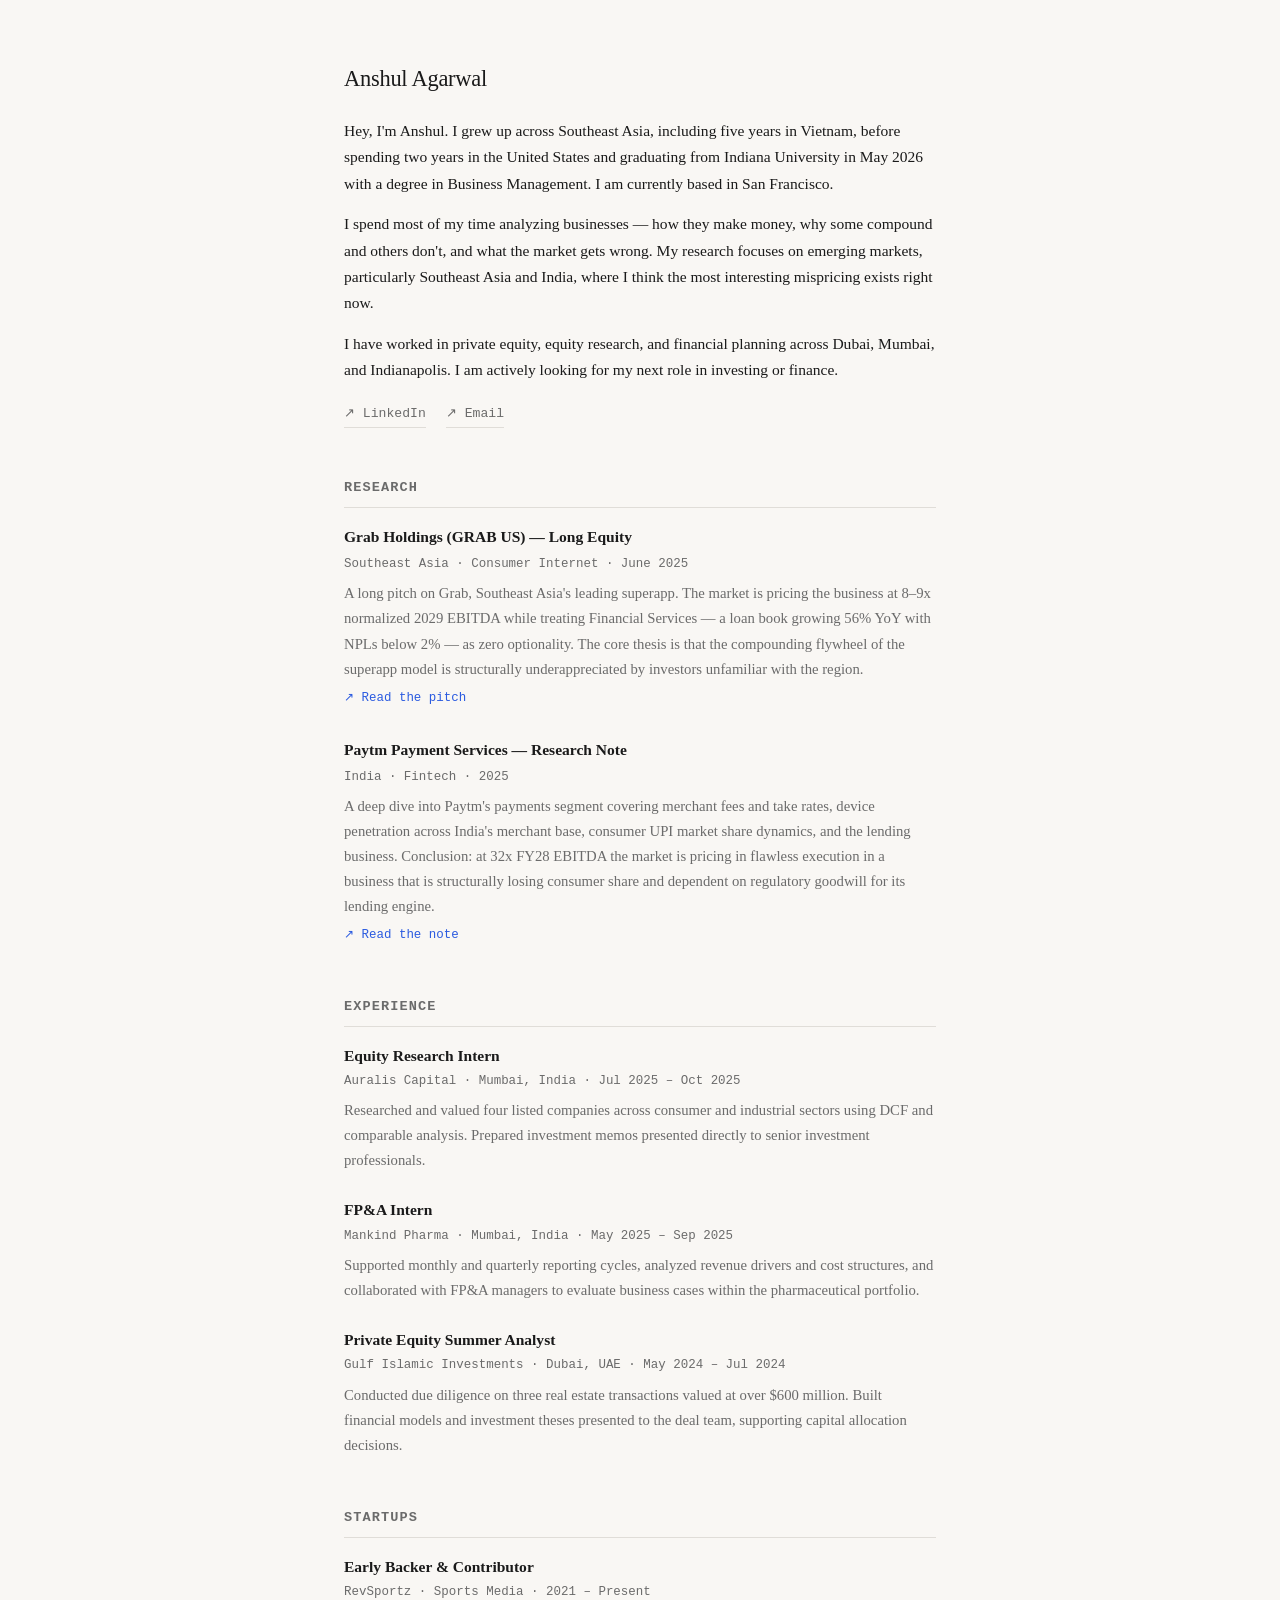
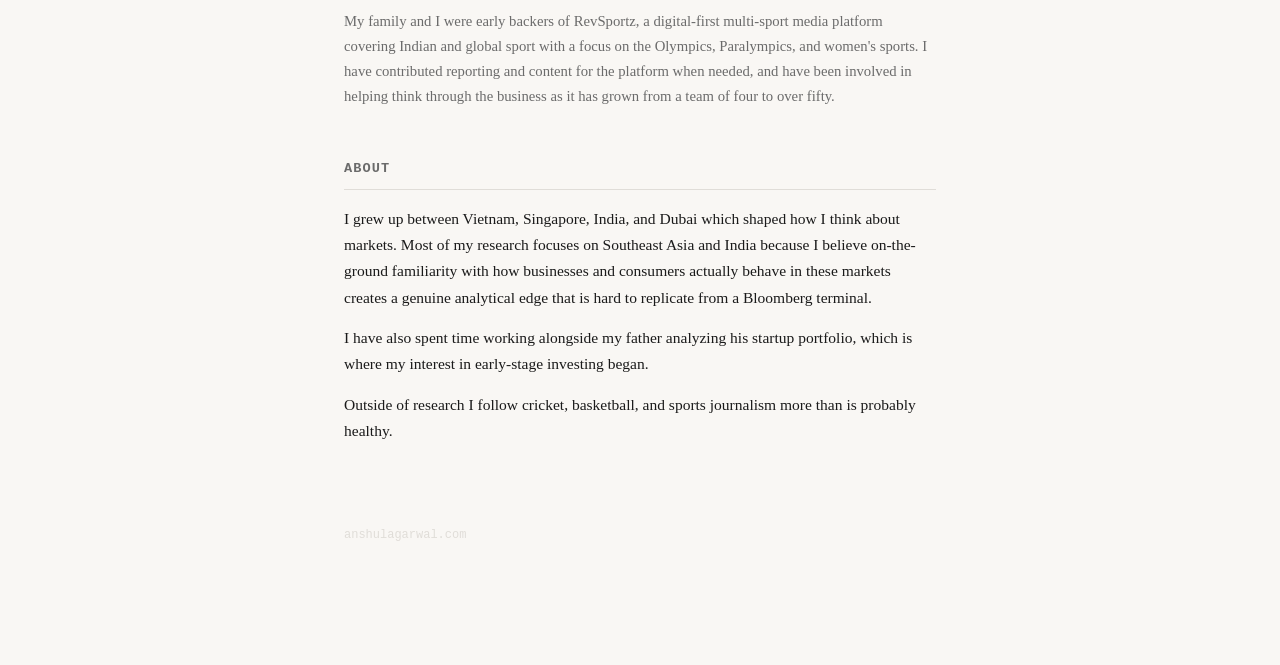
==== index.html @ 1d6865bb "Add files via upload" ====
<!DOCTYPE html>
<html lang="en">
<head>
  <meta charset="UTF-8" />
  <meta name="viewport" content="width=device-width, initial-scale=1.0" />
  <meta name="description" content="Anshul Agarwal — investor and analyst exploring emerging markets, business analysis, and capital allocation across Southeast Asia and India." />
  <title>Anshul Agarwal</title>
  <style>
    :root {
      --bg: #f9f7f4;
      --text: #1a1a1a;
      --muted: #6b6b6b;
      --accent: #2b5be0;
      --border: #e0ddd8;
      --font-body: 'Georgia', serif;
      --font-mono: 'Courier New', monospace;
    }

    * {
      margin: 0;
      padding: 0;
      box-sizing: border-box;
    }

    body {
      background-color: var(--bg);
      color: var(--text);
      font-family: var(--font-body);
      font-size: 16px;
      line-height: 1.7;
      max-width: 640px;
      margin: 0 auto;
      padding: 60px 24px 120px;
    }

    h1 {
      font-size: 1.4rem;
      font-weight: normal;
      letter-spacing: -0.01em;
      margin-bottom: 20px;
    }

    h2 {
      font-size: 0.85rem;
      font-family: var(--font-mono);
      text-transform: uppercase;
      letter-spacing: 0.08em;
      color: var(--muted);
      margin: 48px 0 16px;
      padding-bottom: 8px;
      border-bottom: 1px solid var(--border);
    }

    p {
      color: var(--text);
      margin-bottom: 14px;
      font-size: 0.97rem;
    }

    a {
      color: var(--accent);
      text-decoration: none;
    }

    a:hover {
      text-decoration: underline;
    }

    .links {
      margin-top: 20px;
      display: flex;
      gap: 20px;
      flex-wrap: wrap;
      font-family: var(--font-mono);
      font-size: 0.82rem;
    }

    .links a {
      color: var(--muted);
      border-bottom: 1px solid var(--border);
      padding-bottom: 1px;
    }

    .links a:hover {
      color: var(--accent);
      border-color: var(--accent);
      text-decoration: none;
    }

    .work-item {
      margin-bottom: 28px;
    }

    .work-item .title {
      font-size: 0.97rem;
      font-weight: bold;
      margin-bottom: 4px;
    }

    .work-item .meta {
      font-family: var(--font-mono);
      font-size: 0.78rem;
      color: var(--muted);
      margin-bottom: 6px;
    }

    .work-item p {
      font-size: 0.92rem;
      color: var(--muted);
      margin-bottom: 0;
    }

    .work-item a.doc-link {
      font-family: var(--font-mono);
      font-size: 0.78rem;
      color: var(--accent);
      margin-top: 6px;
      display: inline-block;
    }

    .exp-item {
      margin-bottom: 24px;
    }

    .exp-item .role {
      font-size: 0.97rem;
      font-weight: bold;
      margin-bottom: 2px;
    }

    .exp-item .company {
      font-family: var(--font-mono);
      font-size: 0.78rem;
      color: var(--muted);
      margin-bottom: 6px;
    }

    .exp-item p {
      font-size: 0.92rem;
      color: var(--muted);
      margin-bottom: 0;
    }

    footer {
      margin-top: 80px;
      font-family: var(--font-mono);
      font-size: 0.75rem;
      color: var(--border);
    }
  </style>
</head>
<body>

  <h1>Anshul Agarwal</h1>

  <p>
    Hey, I'm Anshul. I grew up across Southeast Asia, including five years in Vietnam, before spending two years in the United States and graduating from Indiana University in May 2026 with a degree in Business Management. I am currently based in San Francisco.
  </p>
  <p>
    I spend most of my time analyzing businesses — how they make money, why some compound and others don't, and what the market gets wrong. My research focuses on emerging markets, particularly Southeast Asia and India, where I think the most interesting mispricing exists right now.
  </p>
  <p>
    I have worked in private equity, equity research, and financial planning across Dubai, Mumbai, and Indianapolis. I am actively looking for my next role in investing or finance.
  </p>

  <div class="links">
    <a href="https://www.linkedin.com/in/anshul-agarwal" target="_blank">↗ LinkedIn</a>
    <a href="mailto:ansagarw@iu.edu">↗ Email</a>
  </div>

  <h2>Research</h2>

  <div class="work-item">
    <div class="title">Grab Holdings (GRAB US) — Long Equity</div>
    <div class="meta">Southeast Asia · Consumer Internet · June 2025</div>
    <p>
      A long pitch on Grab, Southeast Asia's leading superapp. The market is pricing the business at 8–9x normalized 2029 EBITDA while treating Financial Services — a loan book growing 56% YoY with NPLs below 2% — as zero optionality. The core thesis is that the compounding flywheel of the superapp model is structurally underappreciated by investors unfamiliar with the region.
    </p>
    <a class="doc-link" href="#">↗ Read the pitch</a>
  </div>

  <div class="work-item">
    <div class="title">Paytm Payment Services — Research Note</div>
    <div class="meta">India · Fintech · 2025</div>
    <p>
      A deep dive into Paytm's payments segment covering merchant fees and take rates, device penetration across India's merchant base, consumer UPI market share dynamics, and the lending business. Conclusion: at 32x FY28 EBITDA the market is pricing in flawless execution in a business that is structurally losing consumer share and dependent on regulatory goodwill for its lending engine.
    </p>
    <a class="doc-link" href="#">↗ Read the note</a>
  </div>

  <h2>Experience</h2>

  <div class="exp-item">
    <div class="role">Equity Research Intern</div>
    <div class="company">Auralis Capital · Mumbai, India · Jul 2025 – Oct 2025</div>
    <p>Researched and valued four listed companies across consumer and industrial sectors using DCF and comparable analysis. Prepared investment memos presented directly to senior investment professionals.</p>
  </div>

  <div class="exp-item">
    <div class="role">FP&A Intern</div>
    <div class="company">Mankind Pharma · Mumbai, India · May 2025 – Sep 2025</div>
    <p>Supported monthly and quarterly reporting cycles, analyzed revenue drivers and cost structures, and collaborated with FP&A managers to evaluate business cases within the pharmaceutical portfolio.</p>
  </div>

  <div class="exp-item">
    <div class="role">Private Equity Summer Analyst</div>
    <div class="company">Gulf Islamic Investments · Dubai, UAE · May 2024 – Jul 2024</div>
    <p>Conducted due diligence on three real estate transactions valued at over $600 million. Built financial models and investment theses presented to the deal team, supporting capital allocation decisions.</p>
  </div>

  <h2>Startups</h2>

  <div class="exp-item">
    <div class="role">Early Backer & Contributor</div>
    <div class="company">RevSportz · Sports Media · 2021 – Present</div>
    <p>My family and I were early backers of RevSportz, a digital-first multi-sport media platform covering Indian and global sport with a focus on the Olympics, Paralympics, and women's sports. I have contributed reporting and content for the platform when needed, and have been involved in helping think through the business as it has grown from a team of four to over fifty.</p>
  </div>

  <h2>About</h2>

  <p>
    I grew up between Vietnam, Singapore, India, and Dubai which shaped how I think about markets. Most of my research focuses on Southeast Asia and India because I believe on-the-ground familiarity with how businesses and consumers actually behave in these markets creates a genuine analytical edge that is hard to replicate from a Bloomberg terminal.
  </p>
  <p>
    I have also spent time working alongside my father analyzing his startup portfolio, which is where my interest in early-stage investing began.
  </p>
  <p>
    Outside of research I follow cricket, basketball, and sports journalism more than is probably healthy.
  </p>

  <footer>anshulagarwal.com</footer>

</body>
</html>
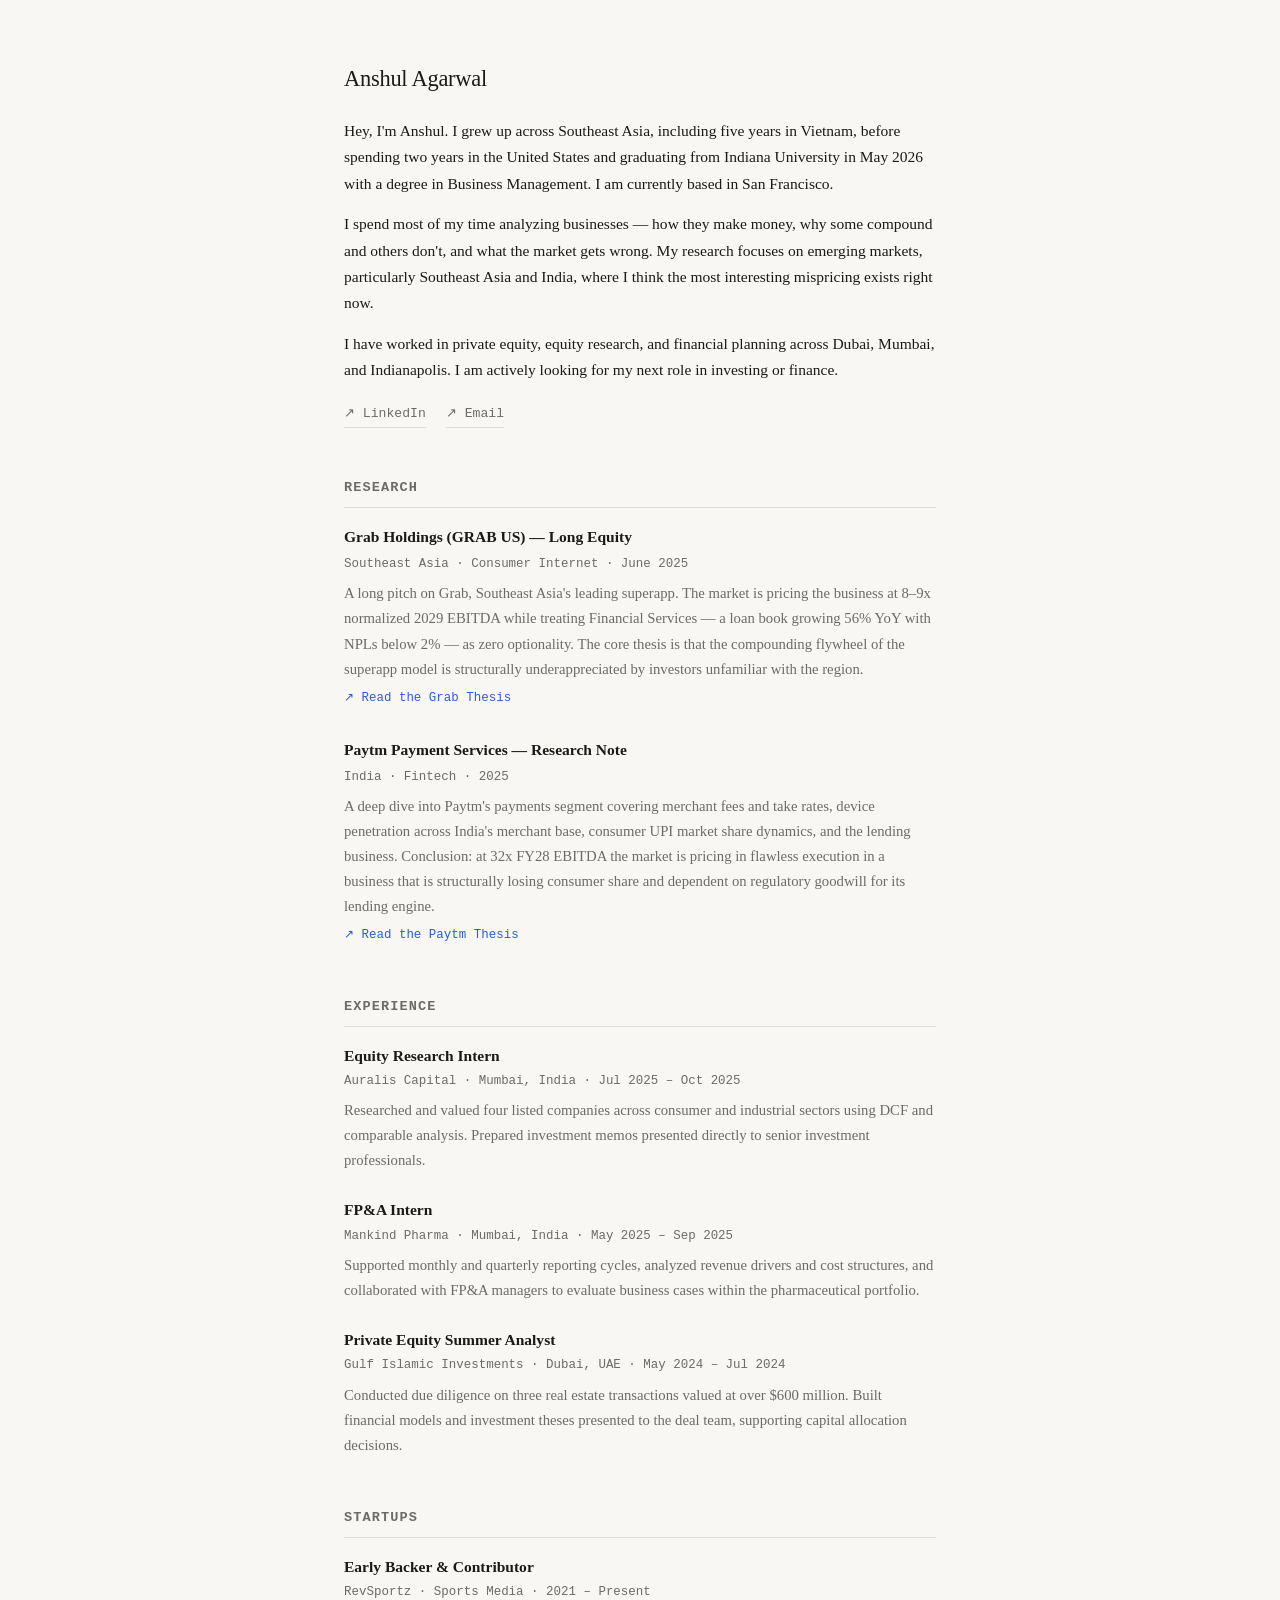
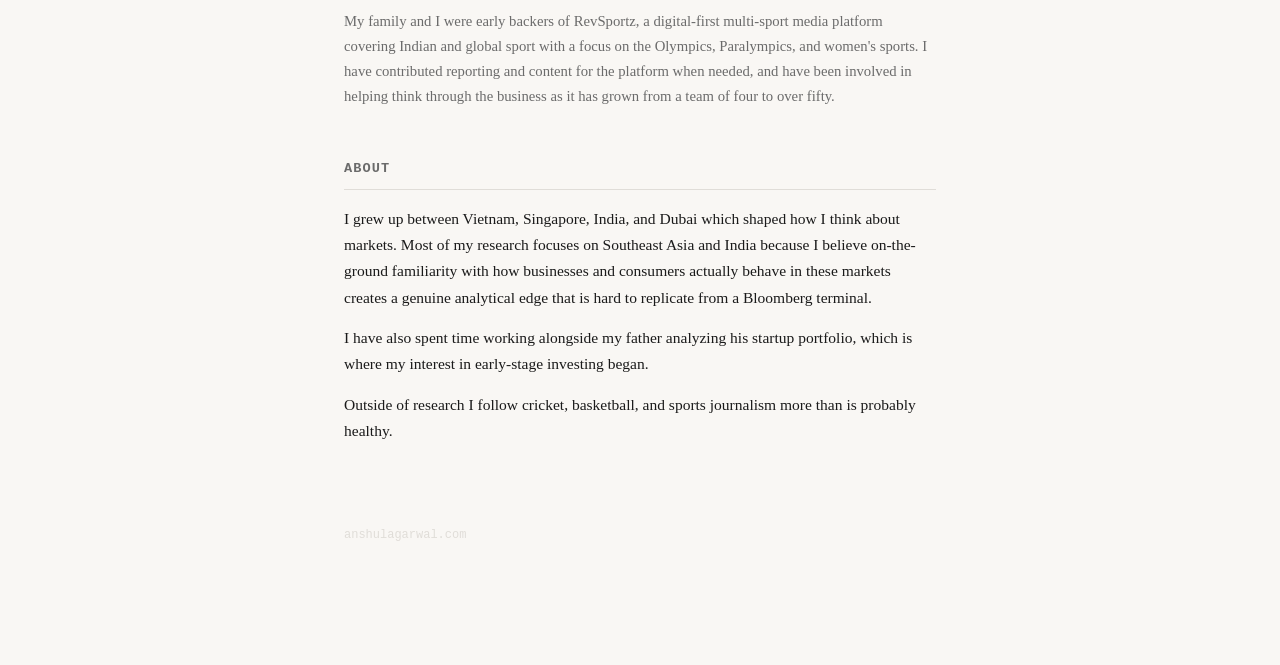
==== commit 682152e8: "Update contact links and document references in index.html" ====
--- a/index.html
+++ b/index.html
@@ -164,8 +164,10 @@
   </p>
 
   <div class="links">
-    <a href="https://www.linkedin.com/in/anshul-agarwal" target="_blank">↗ LinkedIn</a>
-    <a href="mailto:ansagarw@iu.edu">↗ Email</a>
+    <a href="https://www.linkedin.com/in/anshulagarwal123/" target="_blank">
+    ↗ LinkedIn
+</a>
+    <a href="mailto:agarwalanshul031@gmail.com">↗ Email</a>
   </div>
 
   <h2>Research</h2>
@@ -176,7 +178,9 @@
     <p>
       A long pitch on Grab, Southeast Asia's leading superapp. The market is pricing the business at 8–9x normalized 2029 EBITDA while treating Financial Services — a loan book growing 56% YoY with NPLs below 2% — as zero optionality. The core thesis is that the compounding flywheel of the superapp model is structurally underappreciated by investors unfamiliar with the region.
     </p>
-    <a class="doc-link" href="#">↗ Read the pitch</a>
+    <a class="doc-link" href="OFFICIAL%20GRAB%20WRITE%20UP.pdf" target="_blank">
+    ↗ Read the Grab Thesis
+</a>
   </div>
 
   <div class="work-item">
@@ -185,7 +189,9 @@
     <p>
       A deep dive into Paytm's payments segment covering merchant fees and take rates, device penetration across India's merchant base, consumer UPI market share dynamics, and the lending business. Conclusion: at 32x FY28 EBITDA the market is pricing in flawless execution in a business that is structurally losing consumer share and dependent on regulatory goodwill for its lending engine.
     </p>
-    <a class="doc-link" href="#">↗ Read the note</a>
+   <a class="doc-link" href="PAYTM%20FINAL%20WRITE%20UP.pdf" target="_blank">
+    ↗ Read the Paytm Thesis
+</a>
   </div>
 
   <h2>Experience</h2>
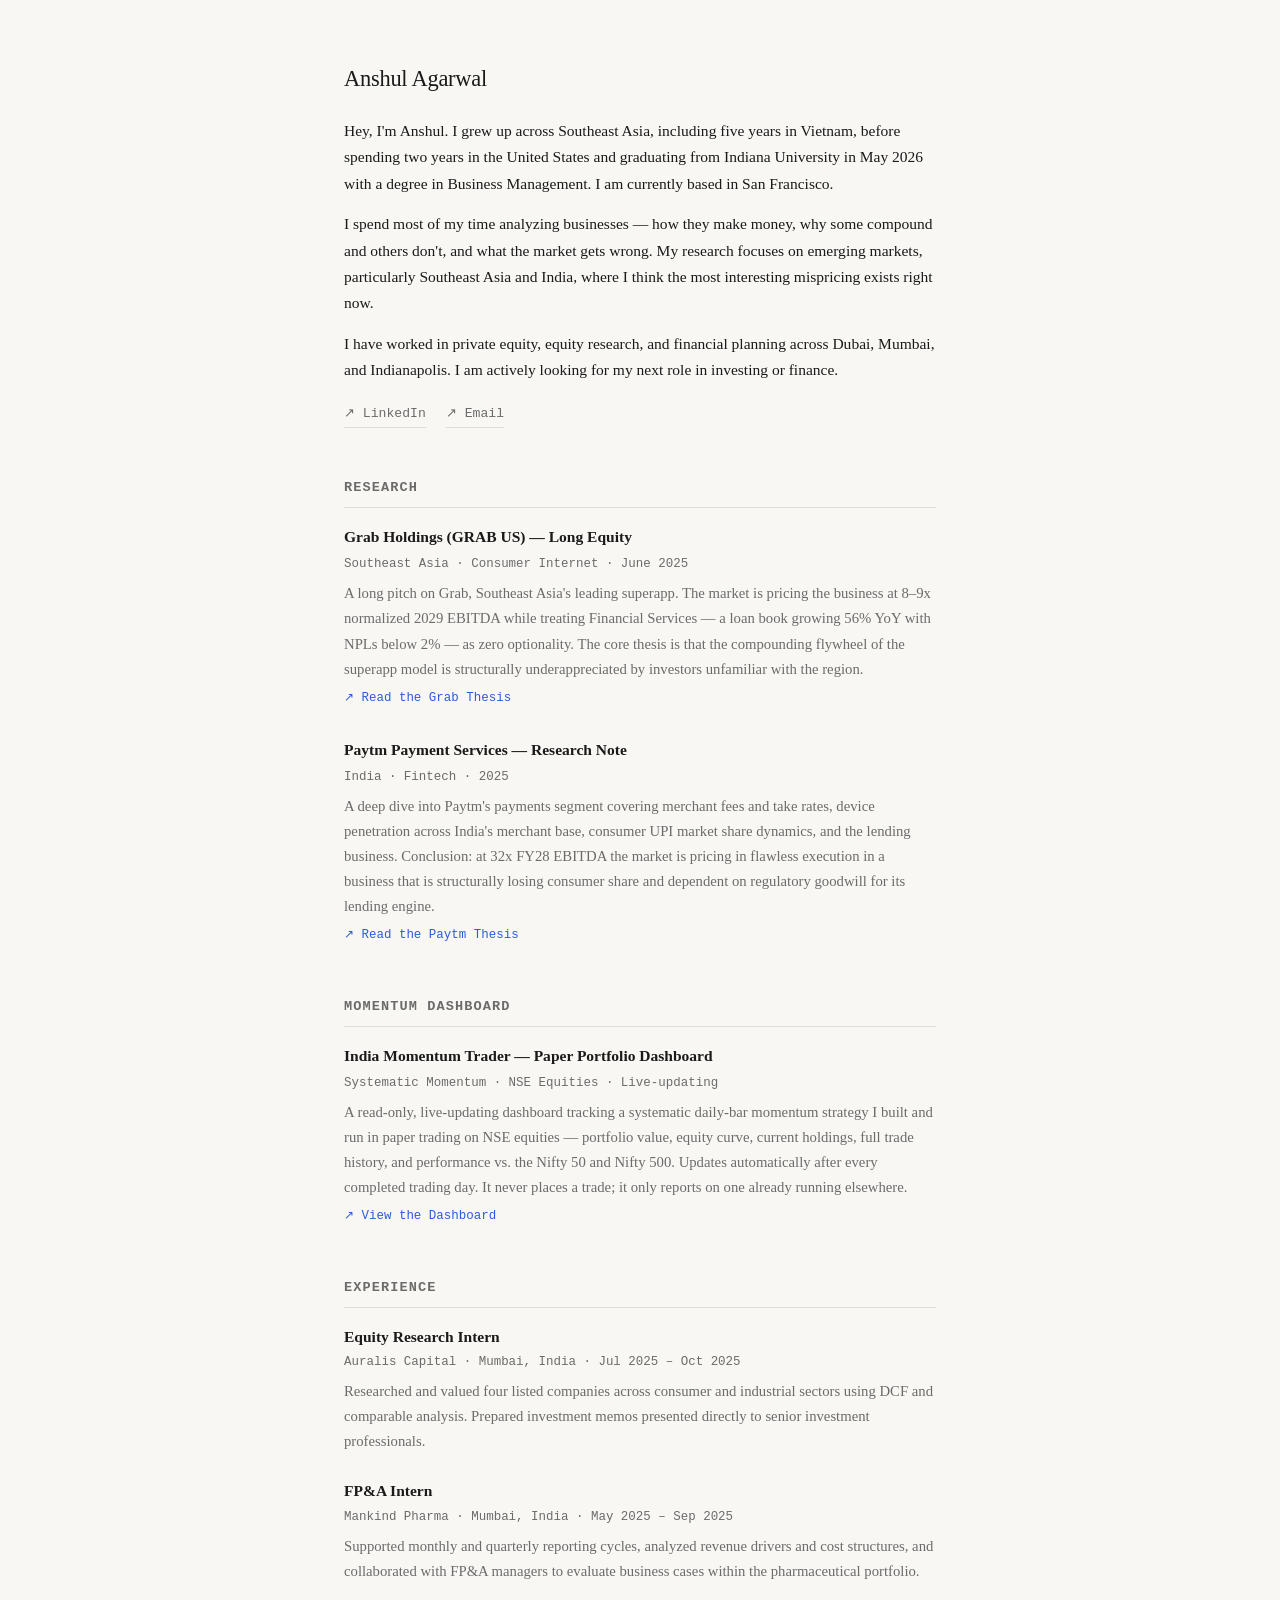
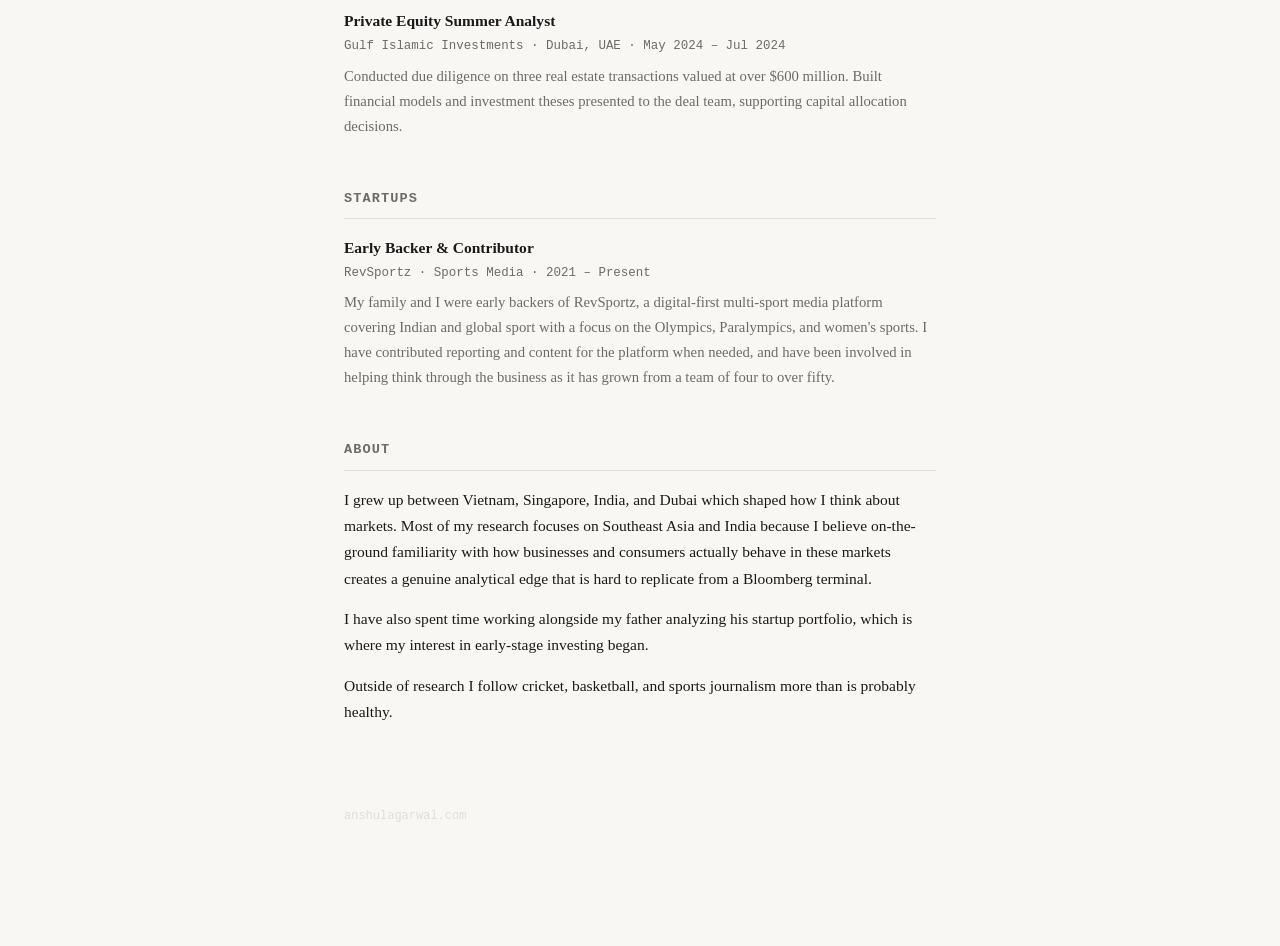
==== commit f4959e39: "Add Momentum Dashboard section Read-only, live-updating dashboard for the India Momentum Trader pape" ====
--- a/index.html
+++ b/index.html
@@ -194,6 +194,19 @@
 </a>
   </div>
 
+  <h2>Momentum Dashboard</h2>
+
+  <div class="work-item">
+    <div class="title">India Momentum Trader — Paper Portfolio Dashboard</div>
+    <div class="meta">Systematic Momentum · NSE Equities · Live-updating</div>
+    <p>
+      A read-only, live-updating dashboard tracking a systematic daily-bar momentum strategy I built and run in paper trading on NSE equities — portfolio value, equity curve, current holdings, full trade history, and performance vs. the Nifty 50 and Nifty 500. Updates automatically after every completed trading day. It never places a trade; it only reports on one already running elsewhere.
+    </p>
+    <a class="doc-link" href="momentum-dashboard/index.html">
+    ↗ View the Dashboard
+</a>
+  </div>
+
   <h2>Experience</h2>
 
   <div class="exp-item">
